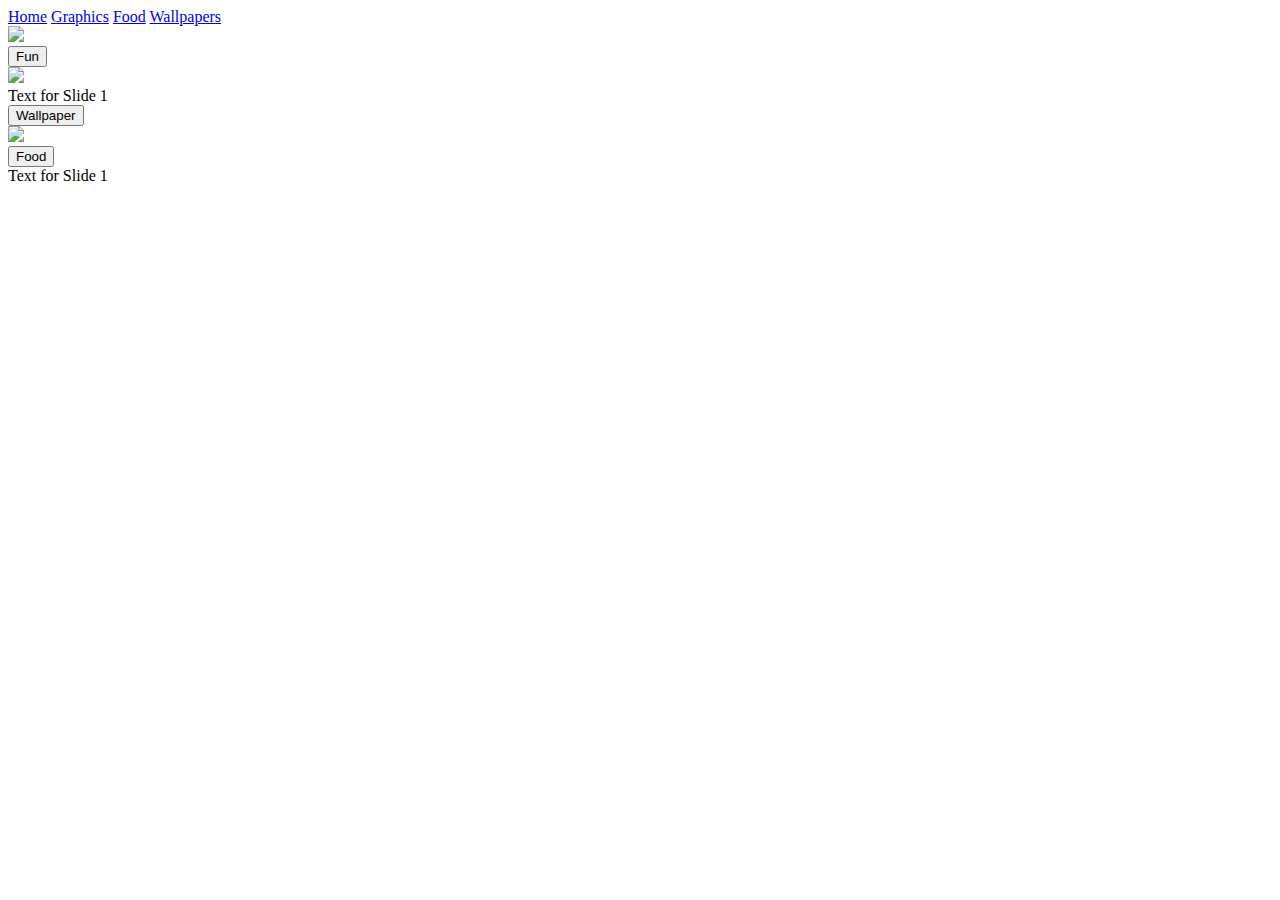
==== index.html @ f9c90c1d "Create index.html" ====
<!DOCTYPE html>
<html lang="en">
<head>
    <meta charset="UTF-8">
    <meta name="viewport" content="width=device-width, initial-scale=1.0">
    <title>Cigi shares</title>
    <link rel="icon" type="image/png" href="Cigis__1_-removebg-preview.png">
    <link rel="stylesheet" type="text/css" href="styles.css">
    
</head>
<body>
    <div class="navbar">
        <a href="index.html">Home</a>
        <a href="graphics.html">Graphics</a>
        <a href="food.html">Food</a>
        <a href="wallpapers.html">Wallpapers</a> 
    </div>
    
    </div>

    <div class="slideshow-container">
        <div class="mySlides fade button-overlay">
            <img src="images/w3.jpg" style="width:100%">
            <div class="centered">
                <button class="button">Fun</button>
            </div>
        </div>
    
        <div class="mySlides fade button-overlay">
            <img src="images/w2.jpg" style="width:100%">
            <div class="centered">
                <div class="text">Text for Slide 1</div>
                <button class="button">Wallpaper</button>
              
            </div>
        </div>
    
        <div class="mySlides fade button-overlay">
            <img src="images/w4.jpg" style="width:100%">
            <div class="centered">
                <button class="button">Food</button>
                <div class="text">Text for Slide 1</div>
            </div>
        </div>
    </div>
    

        <!-- Indicators -->
        <div style="text-align:center">
            <span class="dot"></span>
            <span class="dot"></span>
            <span class="dot"></span>
        </div>
    </div>

    <script src="script.js"></script>
</body>
</html>
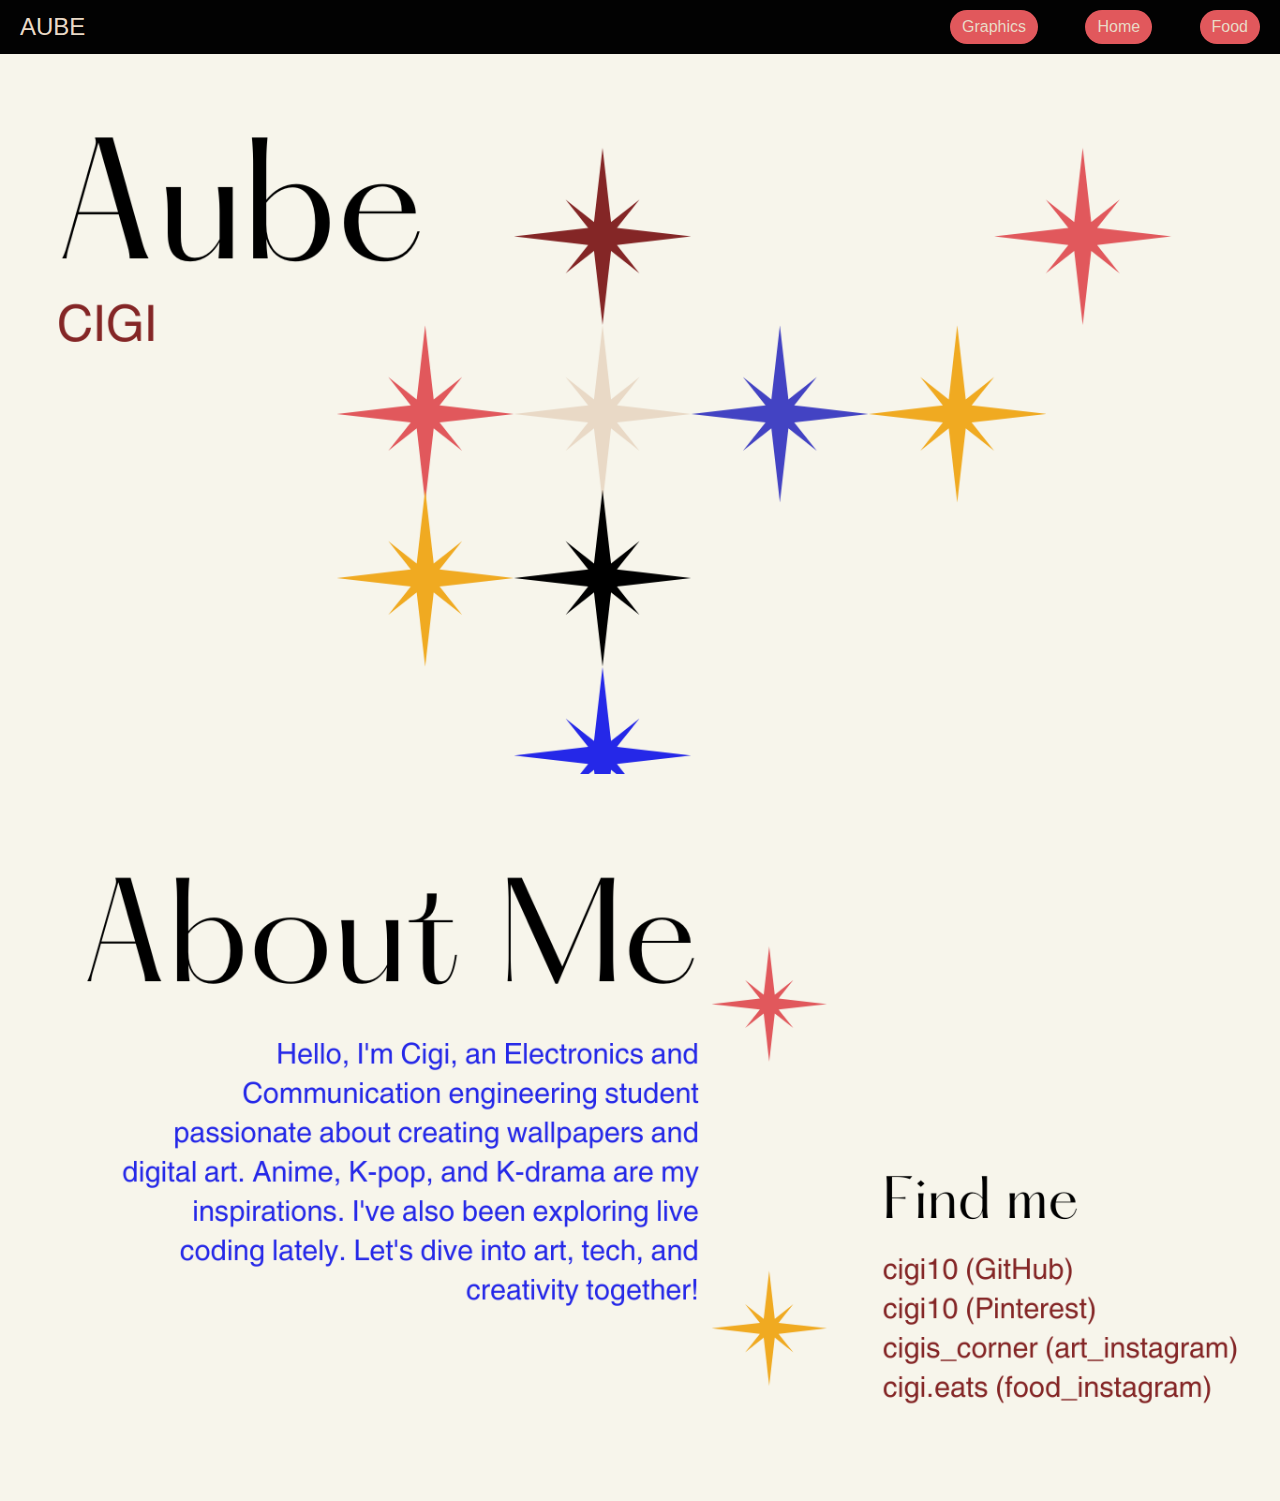
==== commit 9109d765: "Aube - made changes to the entire website from scratch" ====
--- a/index.html
+++ b/index.html
@@ -1,58 +1,66 @@
 <!DOCTYPE html>
 <html lang="en">
 <head>
-    <meta charset="UTF-8">
-    <meta name="viewport" content="width=device-width, initial-scale=1.0">
-    <title>Cigi shares</title>
-    <link rel="icon" type="image/png" href="Cigis__1_-removebg-preview.png">
-    <link rel="stylesheet" type="text/css" href="styles.css">
-    
+<meta charset="UTF-8">
+<meta name="viewport" content="width=device-width, initial-scale=1.0">
+<title><Aube-Home></Aube-Home></title>
+<style>
+  body {
+    margin: 0;
+    padding: 0;
+    font-family: "Helvetica"; /* Updated font-family */
+    background-color: #F7F5EB;
+  }
+  .navbar {
+    display: flex;
+    justify-content: space-between;
+    align-items: center;
+    background-color: #020202;
+    padding: 10px 20px;
+  }
+  .navbar-logo {
+    font-size: 24px;
+    color: #E9D9C6;
+  }
+  .navbar-links {
+    display: flex;
+    justify-content: space-between;
+    width: 25%;
+  }
+  .navbar-links a {
+    text-decoration: none;
+    color: #E9D9C6;
+    border-radius: 20px;
+    padding: 8px 12px;
+    background-color: #E1585C;
+    transition: background-color 0.3s ease;
+  }
+  .navbar-links a:hover {
+    background-color: #B43C3C;
+  }
+  @media screen and (max-width: 768px) {
+    .navbar-links {
+      width: 50%;
+    }
+  }
+  @media screen and (max-width: 480px) {
+    .navbar-links {
+      width: 70%;
+    }
+  }
+</style>
 </head>
 <body>
-    <div class="navbar">
-        <a href="index.html">Home</a>
-        <a href="graphics.html">Graphics</a>
-        <a href="food.html">Food</a>
-        <a href="wallpapers.html">Wallpapers</a> 
+  <nav class="navbar">
+    <div class="navbar-logo">AUBE</div>
+    <div class="navbar-links">
+      <a href="graphics.html">Graphics</a>
+      <a href="index.html">Home</a>
+      <a href="food.html">Food</a>
     </div>
-    
-    </div>
+  </nav>
+  <img src="website_elements/home_first_index.svg" alt="My Happy SVG" style="max-width: 100%; height: auto;">
+  <img src="website_elements/about_me_index.svg" alt="My Happy SVG" style="max-width: 100%; height: auto;">
 
-    <div class="slideshow-container">
-        <div class="mySlides fade button-overlay">
-            <img src="images/w3.jpg" style="width:100%">
-            <div class="centered">
-                <button class="button">Fun</button>
-            </div>
-        </div>
-    
-        <div class="mySlides fade button-overlay">
-            <img src="images/w2.jpg" style="width:100%">
-            <div class="centered">
-                <div class="text">Text for Slide 1</div>
-                <button class="button">Wallpaper</button>
-              
-            </div>
-        </div>
-    
-        <div class="mySlides fade button-overlay">
-            <img src="images/w4.jpg" style="width:100%">
-            <div class="centered">
-                <button class="button">Food</button>
-                <div class="text">Text for Slide 1</div>
-            </div>
-        </div>
-    </div>
-    
-
-        <!-- Indicators -->
-        <div style="text-align:center">
-            <span class="dot"></span>
-            <span class="dot"></span>
-            <span class="dot"></span>
-        </div>
-    </div>
-
-    <script src="script.js"></script>
 </body>
 </html>
